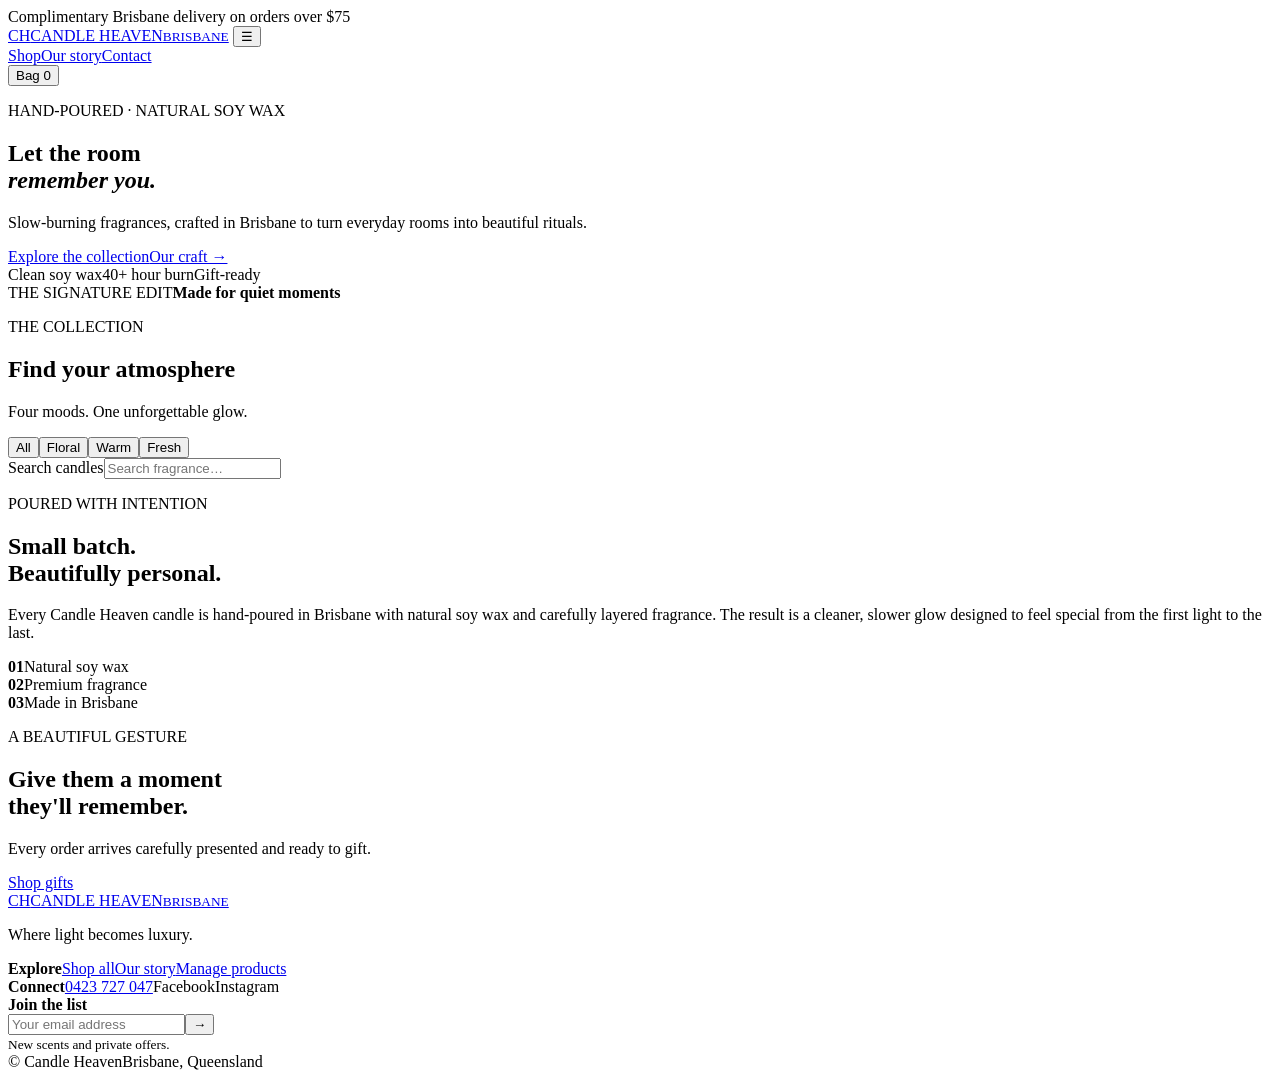
==== index.html @ 05deac48 "Add index.html for Candle Heaven storefront" ====
<!doctype html>
<html lang="en">
<head>
  <meta charset="UTF-8">
  <meta name="viewport" content="width=device-width, initial-scale=1">
  <meta name="description" content="Hand-poured soy candles made in Brisbane. Discover Candle Heaven's luxurious fragrances and gift-ready candles.">
  <meta name="theme-color" content="#100c0d">
  <title>Candle Heaven — Where Light Becomes Luxury</title>
  <link rel="preconnect" href="https://images.unsplash.com">
  <link rel="stylesheet" href="styles.css">
</head>
<body>
  <div class="announcement">Complimentary Brisbane delivery on orders over $75</div>
  <header class="site-header">
    <a class="brand" href="#top" aria-label="Candle Heaven home"><span class="brand-mark">CH</span><span>CANDLE HEAVEN<small>BRISBANE</small></span></a>
    <button class="menu-button" aria-label="Open menu" aria-expanded="false">☰</button>
    <nav class="nav" aria-label="Main navigation">
      <a href="#shop">Shop</a><a href="#story">Our story</a><a href="#contact">Contact</a>
    </nav>
    <button class="cart-button" data-open-cart aria-label="Open shopping bag">Bag <span data-cart-count>0</span></button>
  </header>

  <main id="top">
    <section class="hero">
      <div class="hero-copy">
        <p class="eyebrow">HAND-POURED · NATURAL SOY WAX</p>
        <h1>Let the room<br><em>remember you.</em></h1>
        <p>Slow-burning fragrances, crafted in Brisbane to turn everyday rooms into beautiful rituals.</p>
        <div class="hero-actions"><a class="button gold" href="#shop">Explore the collection</a><a class="text-link" href="#story">Our craft →</a></div>
        <div class="trust-row"><span>Clean soy wax</span><span>40+ hour burn</span><span>Gift-ready</span></div>
      </div>
      <div class="hero-image" role="img" aria-label="Luxury candle burning in an elegant room"><div class="image-note"><span>THE SIGNATURE EDIT</span><strong>Made for quiet moments</strong></div></div>
    </section>

    <section class="shop section" id="shop">
      <div class="section-heading"><div><p class="eyebrow">THE COLLECTION</p><h2>Find your atmosphere</h2></div><p>Four moods. One unforgettable glow.</p></div>
      <div class="shop-tools"><div class="filters" role="group" aria-label="Product category"><button class="active" data-filter="all">All</button><button data-filter="floral">Floral</button><button data-filter="warm">Warm</button><button data-filter="fresh">Fresh</button></div><label class="search"><span class="sr-only">Search candles</span><input data-search type="search" placeholder="Search fragrance…"></label></div>
      <div class="product-grid" data-product-grid></div>
      <p class="empty-state" data-empty hidden>No candles match your search.</p>
    </section>

    <section class="story" id="story">
      <div class="story-image" role="img" aria-label="Candle maker pouring natural wax"></div>
      <div class="story-copy"><p class="eyebrow">POURED WITH INTENTION</p><h2>Small batch.<br>Beautifully personal.</h2><p>Every Candle Heaven candle is hand-poured in Brisbane with natural soy wax and carefully layered fragrance. The result is a cleaner, slower glow designed to feel special from the first light to the last.</p><div class="story-points"><div><strong>01</strong><span>Natural soy wax</span></div><div><strong>02</strong><span>Premium fragrance</span></div><div><strong>03</strong><span>Made in Brisbane</span></div></div></div>
    </section>

    <section class="gift section"><p class="eyebrow">A BEAUTIFUL GESTURE</p><h2>Give them a moment<br>they'll remember.</h2><p>Every order arrives carefully presented and ready to gift.</p><a class="button light" href="#shop">Shop gifts</a></section>
  </main>

  <footer id="contact"><div><a class="brand footer-brand" href="#top"><span class="brand-mark">CH</span><span>CANDLE HEAVEN<small>BRISBANE</small></span></a><p>Where light becomes luxury.</p></div><div><strong>Explore</strong><a href="#shop">Shop all</a><a href="#story">Our story</a><a href="admin.html">Manage products</a></div><div><strong>Connect</strong><a href="tel:+61423727047">0423 727 047</a><a data-facebook target="_blank" rel="noopener">Facebook</a><a data-instagram target="_blank" rel="noopener">Instagram</a></div><div><strong>Join the list</strong><form class="newsletter" data-newsletter><input type="email" required placeholder="Your email address" aria-label="Email address"><button aria-label="Subscribe">→</button></form><small data-newsletter-message>New scents and private offers.</small></div></footer>
  <div class="footer-bottom"><span>© <span data-year></span> Candle Heaven</span><span>Brisbane, Queensland</span></div>

  <dialog class="cart-drawer" data-cart-dialog aria-label="Shopping bag">
    <div class="cart-head"><div><p class="eyebrow">YOUR SELECTION</p><h2>Shopping bag</h2></div><button data-close-cart aria-label="Close shopping bag">×</button></div>
    <div class="cart-items" data-cart-items></div>
    <div class="cart-empty" data-cart-empty><span>✦</span><h3>Your bag is waiting</h3><p>Add a candle and create your atmosphere.</p><button class="button gold" data-close-cart>Shop candles</button></div>
    <div class="cart-summary" data-cart-summary hidden><div><span>Subtotal</span><strong data-cart-total>$0.00</strong></div><p>Delivery calculated at checkout.</p><button class="button gold full" data-checkout>Secure checkout</button><small>Secure payment setup · No card details stored here</small></div>
  </dialog>

  <dialog class="checkout-modal" data-checkout-dialog>
    <form data-checkout-form><div class="modal-head"><div><p class="eyebrow">SECURE ORDER</p><h2>Checkout details</h2></div><button type="button" data-close-checkout aria-label="Close checkout">×</button></div>
      <div class="checkout-fields"><label>Full name<input name="name" required autocomplete="name"></label><label>Mobile number<input name="phone" required autocomplete="tel"></label><label>Email<input name="email" type="email" required autocomplete="email"></label><label>Delivery address<textarea name="address" required autocomplete="street-address"></textarea></label><label>Order note (optional)<textarea name="note"></textarea></label></div>
      <div class="checkout-total"><span>Order total</span><strong data-checkout-total></strong></div><button class="button gold full" type="submit">Continue to payment</button><p class="checkout-help">You will be sent to secure payment when Stripe is connected. Until then, your order opens in WhatsApp for confirmation.</p>
    </form>
  </dialog>

  <div class="toast" data-toast role="status" aria-live="polite"></div>
  <script src="products.js"></script><script src="config.js"></script><script src="app.js"></script>
</body>
</html>
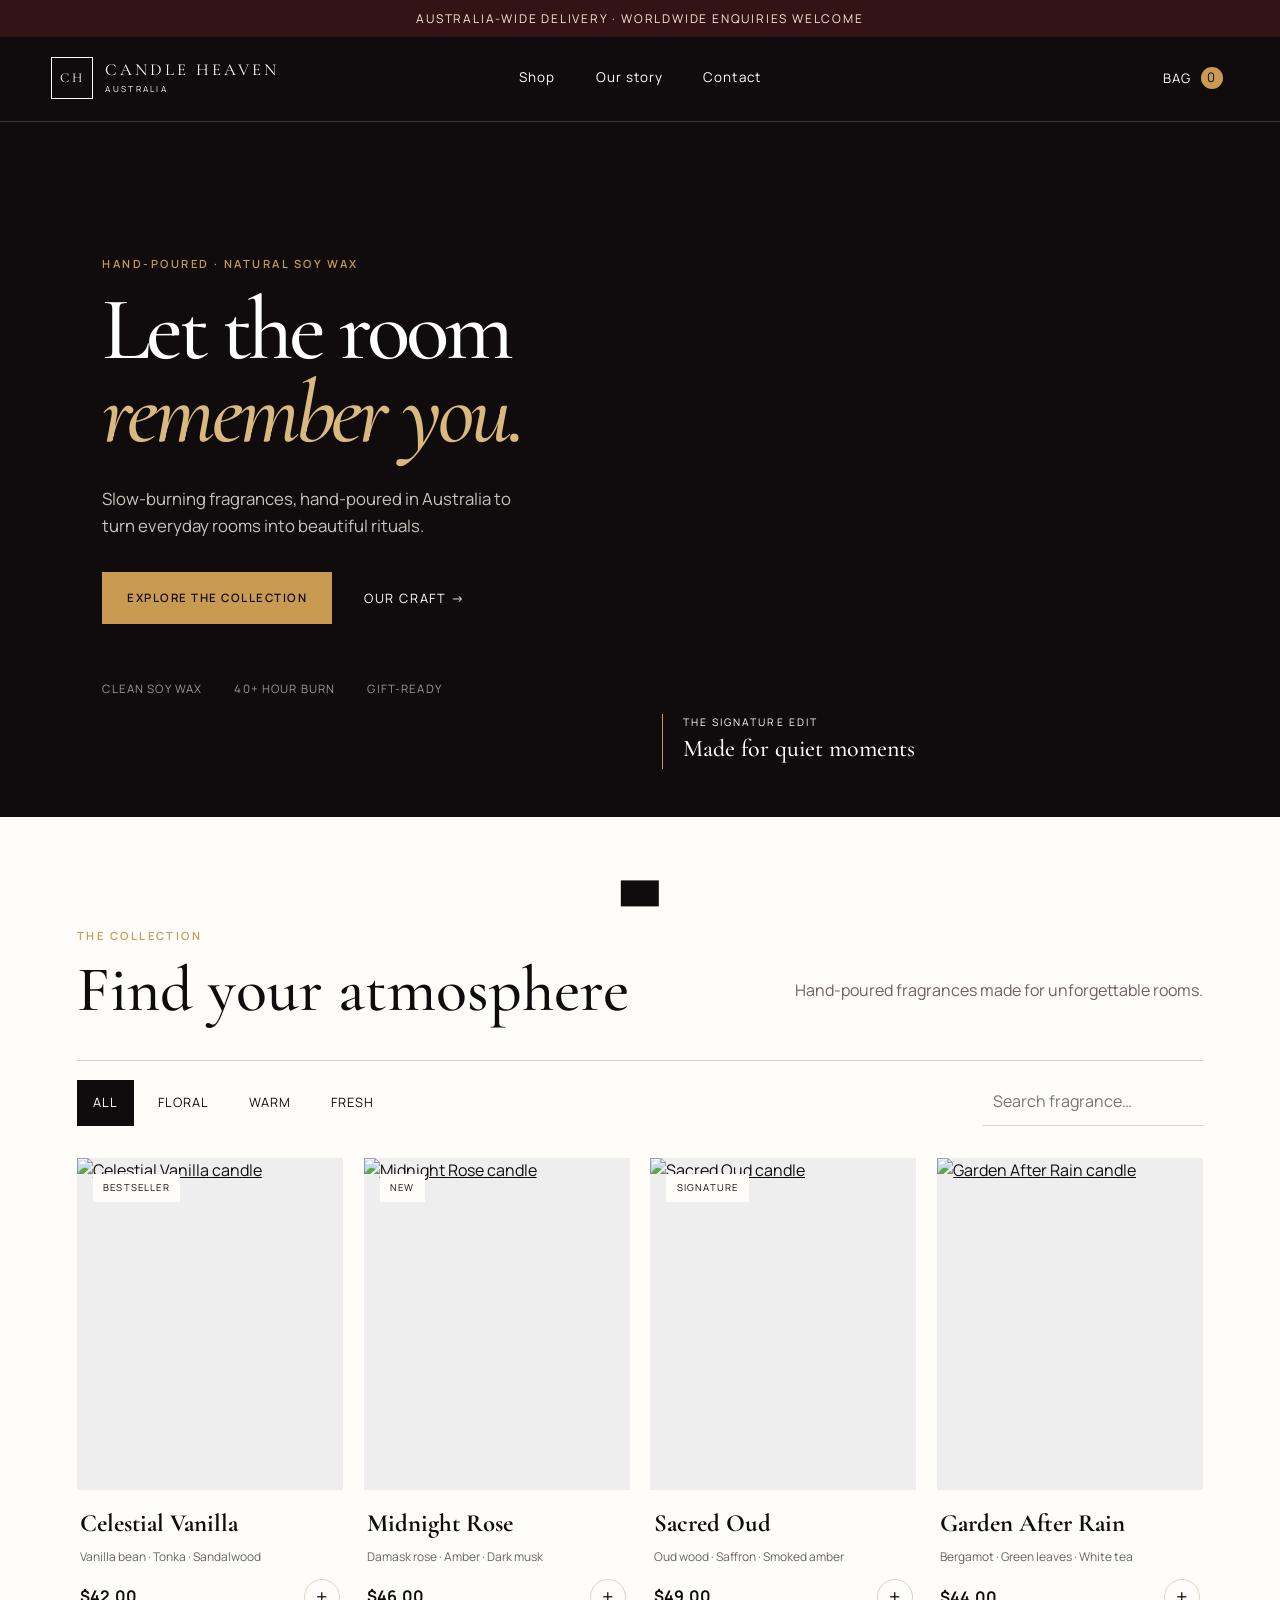
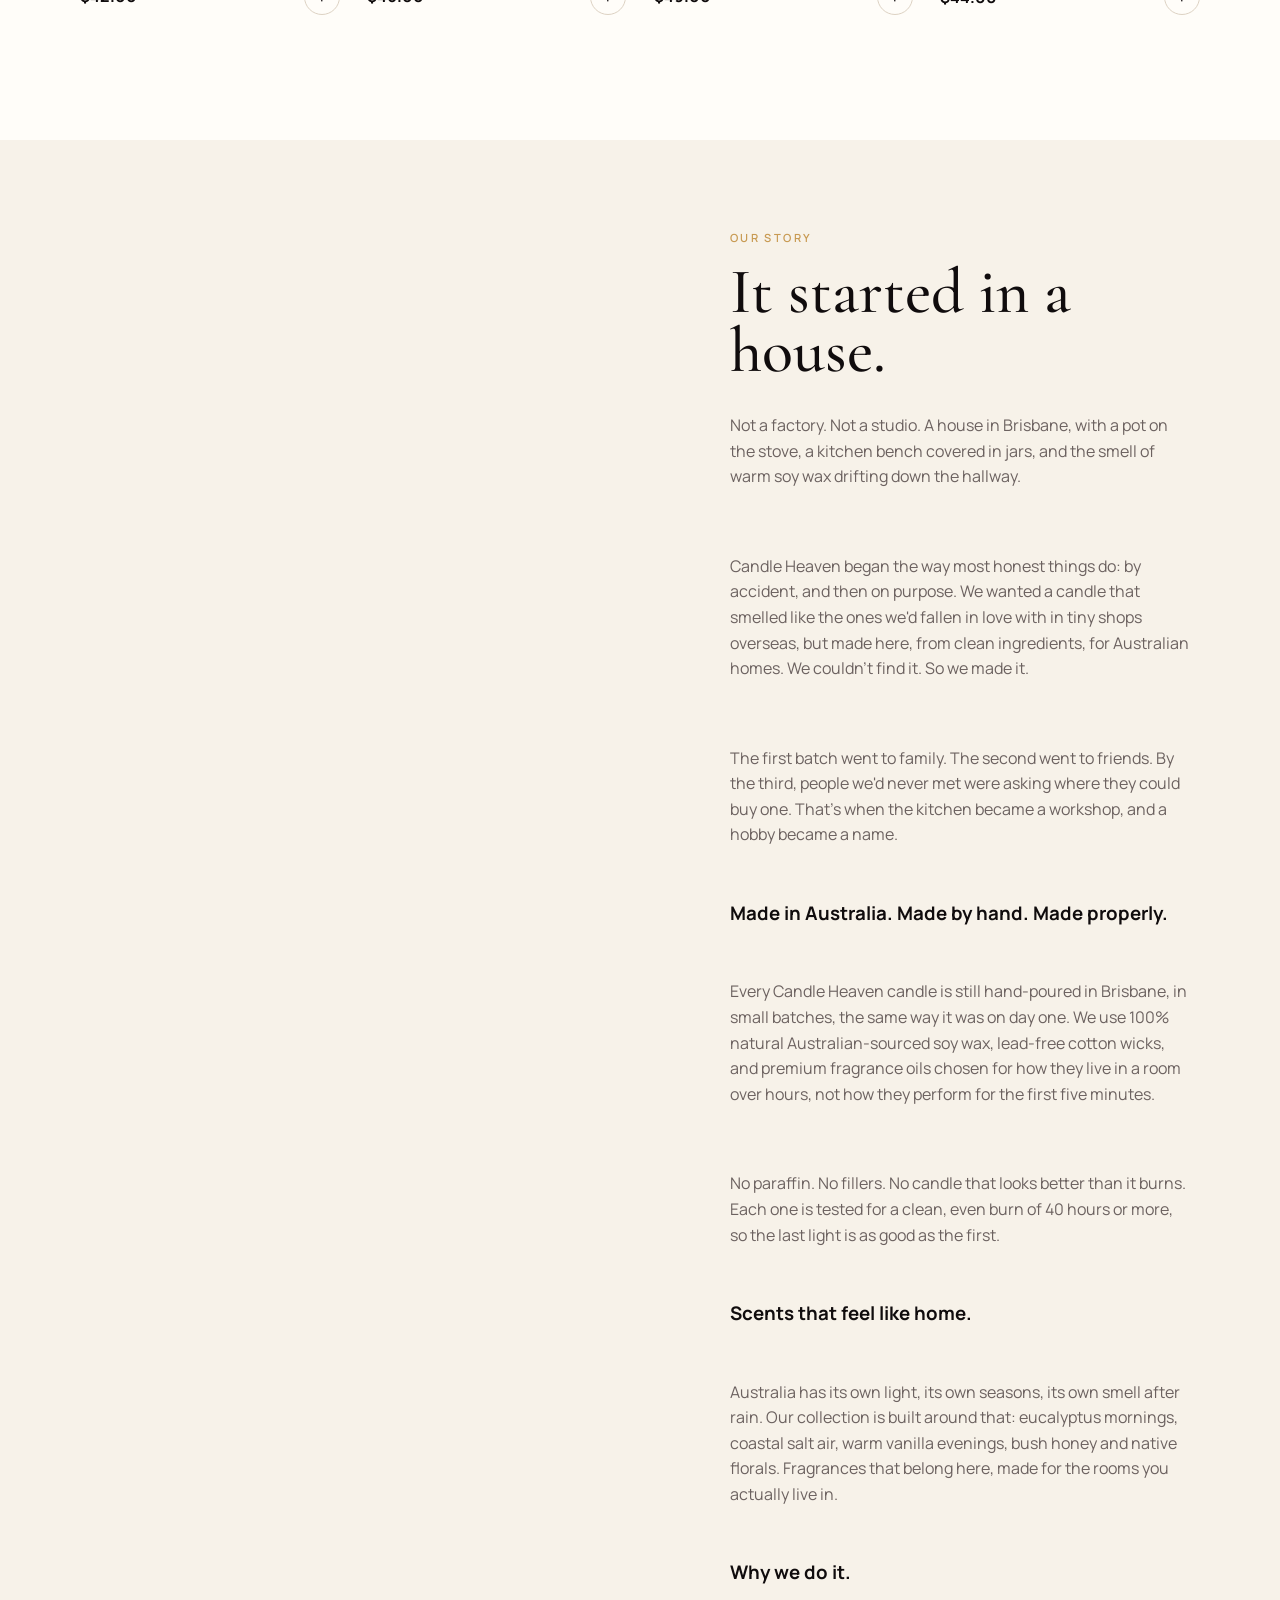
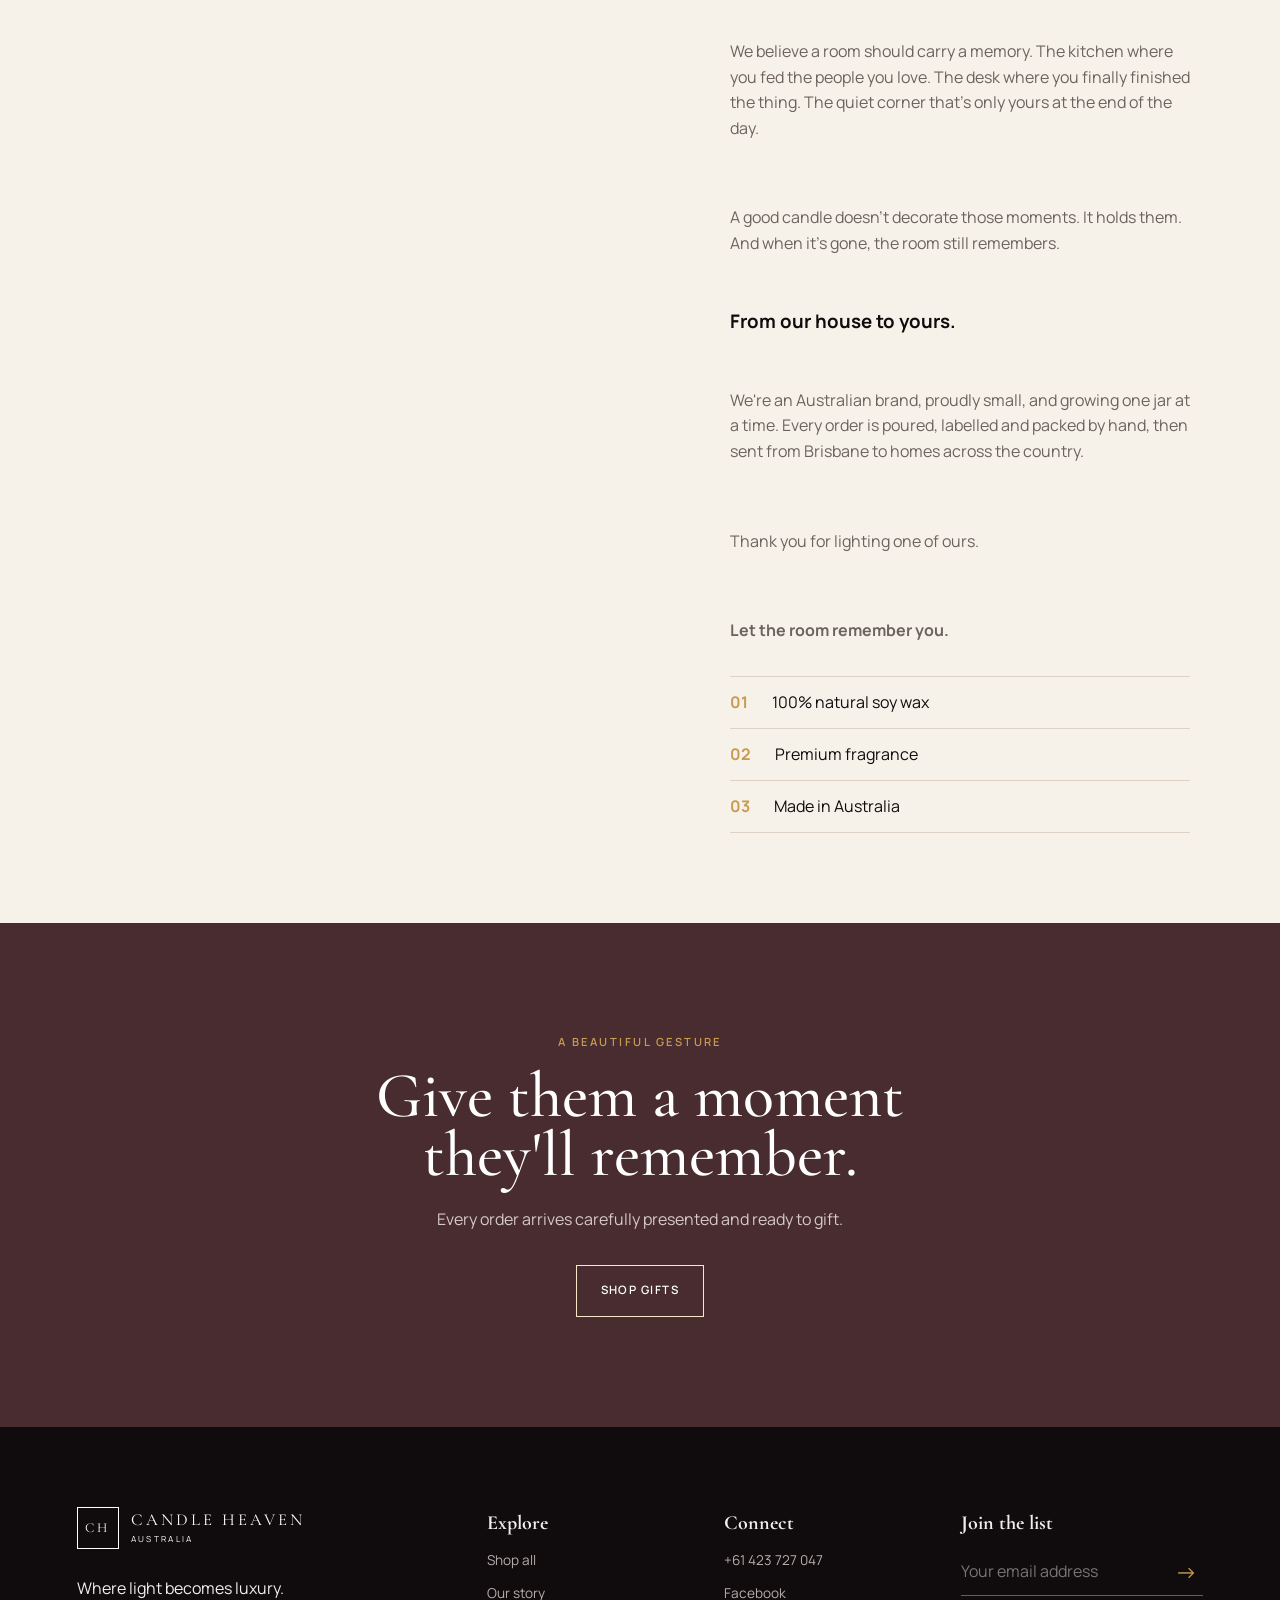
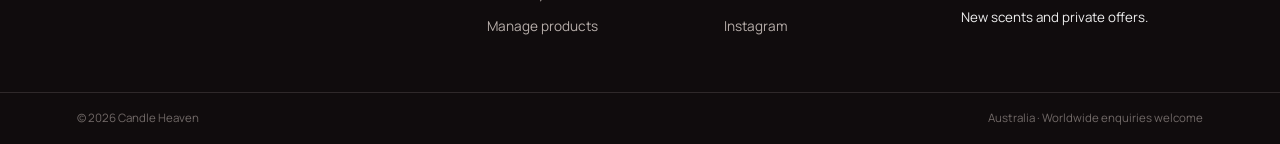
==== commit 6c38067e: "Update Australia branding and expand Our Story" ====
--- a/index.html
+++ b/index.html
@@ -3,16 +3,16 @@
 <head>
   <meta charset="UTF-8">
   <meta name="viewport" content="width=device-width, initial-scale=1">
-  <meta name="description" content="Hand-poured soy candles made in Brisbane. Discover Candle Heaven's luxurious fragrances and gift-ready candles.">
+  <meta name="description" content="Hand-poured soy candles made in Australia. Discover Candle Heaven's luxurious fragrances and gift-ready candles.">
   <meta name="theme-color" content="#100c0d">
   <title>Candle Heaven — Where Light Becomes Luxury</title>
   <link rel="preconnect" href="https://images.unsplash.com">
   <link rel="stylesheet" href="styles.css">
 </head>
 <body>
-  <div class="announcement">Complimentary Brisbane delivery on orders over $75</div>
+  <div class="announcement">AUSTRALIA-WIDE DELIVERY · WORLDWIDE ENQUIRIES WELCOME</div>
   <header class="site-header">
-    <a class="brand" href="#top" aria-label="Candle Heaven home"><span class="brand-mark">CH</span><span>CANDLE HEAVEN<small>BRISBANE</small></span></a>
+    <a class="brand" href="#top" aria-label="Candle Heaven home"><span class="brand-mark">CH</span><span>CANDLE HEAVEN<small>AUSTRALIA</small></span></a>
     <button class="menu-button" aria-label="Open menu" aria-expanded="false">☰</button>
     <nav class="nav" aria-label="Main navigation">
       <a href="#shop">Shop</a><a href="#story">Our story</a><a href="#contact">Contact</a>
@@ -25,7 +25,7 @@
       <div class="hero-copy">
         <p class="eyebrow">HAND-POURED · NATURAL SOY WAX</p>
         <h1>Let the room<br><em>remember you.</em></h1>
-        <p>Slow-burning fragrances, crafted in Brisbane to turn everyday rooms into beautiful rituals.</p>
+        <p>Slow-burning fragrances, hand-poured in Australia to turn everyday rooms into beautiful rituals.</p>
         <div class="hero-actions"><a class="button gold" href="#shop">Explore the collection</a><a class="text-link" href="#story">Our craft →</a></div>
         <div class="trust-row"><span>Clean soy wax</span><span>40+ hour burn</span><span>Gift-ready</span></div>
       </div>
@@ -33,22 +33,46 @@
     </section>
 
     <section class="shop section" id="shop">
-      <div class="section-heading"><div><p class="eyebrow">THE COLLECTION</p><h2>Find your atmosphere</h2></div><p>Four moods. One unforgettable glow.</p></div>
+      <div class="section-heading"><div><p class="eyebrow">THE COLLECTION</p><h2>Find your atmosphere</h2></div><p>Hand-poured fragrances made for unforgettable rooms.</p></div>
       <div class="shop-tools"><div class="filters" role="group" aria-label="Product category"><button class="active" data-filter="all">All</button><button data-filter="floral">Floral</button><button data-filter="warm">Warm</button><button data-filter="fresh">Fresh</button></div><label class="search"><span class="sr-only">Search candles</span><input data-search type="search" placeholder="Search fragrance…"></label></div>
       <div class="product-grid" data-product-grid></div>
       <p class="empty-state" data-empty hidden>No candles match your search.</p>
     </section>
 
-    <section class="story" id="story">
+    <section class="story story-long" id="story">
       <div class="story-image" role="img" aria-label="Candle maker pouring natural wax"></div>
-      <div class="story-copy"><p class="eyebrow">POURED WITH INTENTION</p><h2>Small batch.<br>Beautifully personal.</h2><p>Every Candle Heaven candle is hand-poured in Brisbane with natural soy wax and carefully layered fragrance. The result is a cleaner, slower glow designed to feel special from the first light to the last.</p><div class="story-points"><div><strong>01</strong><span>Natural soy wax</span></div><div><strong>02</strong><span>Premium fragrance</span></div><div><strong>03</strong><span>Made in Brisbane</span></div></div></div>
+      <div class="story-copy">
+        <p class="eyebrow">OUR STORY</p>
+        <h2>It started in a house.</h2>
+        <p>Not a factory. Not a studio. A house in Brisbane, with a pot on the stove, a kitchen bench covered in jars, and the smell of warm soy wax drifting down the hallway.</p>
+        <p>Candle Heaven began the way most honest things do: by accident, and then on purpose. We wanted a candle that smelled like the ones we'd fallen in love with in tiny shops overseas, but made here, from clean ingredients, for Australian homes. We couldn't find it. So we made it.</p>
+        <p>The first batch went to family. The second went to friends. By the third, people we'd never met were asking where they could buy one. That's when the kitchen became a workshop, and a hobby became a name.</p>
+
+        <h3>Made in Australia. Made by hand. Made properly.</h3>
+        <p>Every Candle Heaven candle is still hand-poured in Brisbane, in small batches, the same way it was on day one. We use 100% natural Australian-sourced soy wax, lead-free cotton wicks, and premium fragrance oils chosen for how they live in a room over hours, not how they perform for the first five minutes.</p>
+        <p>No paraffin. No fillers. No candle that looks better than it burns. Each one is tested for a clean, even burn of 40 hours or more, so the last light is as good as the first.</p>
+
+        <h3>Scents that feel like home.</h3>
+        <p>Australia has its own light, its own seasons, its own smell after rain. Our collection is built around that: eucalyptus mornings, coastal salt air, warm vanilla evenings, bush honey and native florals. Fragrances that belong here, made for the rooms you actually live in.</p>
+
+        <h3>Why we do it.</h3>
+        <p>We believe a room should carry a memory. The kitchen where you fed the people you love. The desk where you finally finished the thing. The quiet corner that's only yours at the end of the day.</p>
+        <p>A good candle doesn't decorate those moments. It holds them. And when it's gone, the room still remembers.</p>
+
+        <h3>From our house to yours.</h3>
+        <p>We're an Australian brand, proudly small, and growing one jar at a time. Every order is poured, labelled and packed by hand, then sent from Brisbane to homes across the country.</p>
+        <p>Thank you for lighting one of ours.</p>
+        <p><strong>Let the room remember you.</strong></p>
+
+        <div class="story-points"><div><strong>01</strong><span>100% natural soy wax</span></div><div><strong>02</strong><span>Premium fragrance</span></div><div><strong>03</strong><span>Made in Australia</span></div></div>
+      </div>
     </section>
 
     <section class="gift section"><p class="eyebrow">A BEAUTIFUL GESTURE</p><h2>Give them a moment<br>they'll remember.</h2><p>Every order arrives carefully presented and ready to gift.</p><a class="button light" href="#shop">Shop gifts</a></section>
   </main>
 
-  <footer id="contact"><div><a class="brand footer-brand" href="#top"><span class="brand-mark">CH</span><span>CANDLE HEAVEN<small>BRISBANE</small></span></a><p>Where light becomes luxury.</p></div><div><strong>Explore</strong><a href="#shop">Shop all</a><a href="#story">Our story</a><a href="admin.html">Manage products</a></div><div><strong>Connect</strong><a href="tel:+61423727047">0423 727 047</a><a data-facebook target="_blank" rel="noopener">Facebook</a><a data-instagram target="_blank" rel="noopener">Instagram</a></div><div><strong>Join the list</strong><form class="newsletter" data-newsletter><input type="email" required placeholder="Your email address" aria-label="Email address"><button aria-label="Subscribe">→</button></form><small data-newsletter-message>New scents and private offers.</small></div></footer>
-  <div class="footer-bottom"><span>© <span data-year></span> Candle Heaven</span><span>Brisbane, Queensland</span></div>
+  <footer id="contact"><div><a class="brand footer-brand" href="#top"><span class="brand-mark">CH</span><span>CANDLE HEAVEN<small>AUSTRALIA</small></span></a><p>Where light becomes luxury.</p></div><div><strong>Explore</strong><a href="#shop">Shop all</a><a href="#story">Our story</a><a href="admin.html">Manage products</a></div><div><strong>Connect</strong><a href="tel:+61423727047">+61 423 727 047</a><a data-facebook target="_blank" rel="noopener">Facebook</a><a data-instagram target="_blank" rel="noopener">Instagram</a></div><div><strong>Join the list</strong><form class="newsletter" data-newsletter><input type="email" required placeholder="Your email address" aria-label="Email address"><button aria-label="Subscribe">→</button></form><small data-newsletter-message>New scents and private offers.</small></div></footer>
+  <div class="footer-bottom"><span>© <span data-year></span> Candle Heaven</span><span>Australia · Worldwide enquiries welcome</span></div>
 
   <dialog class="cart-drawer" data-cart-dialog aria-label="Shopping bag">
     <div class="cart-head"><div><p class="eyebrow">YOUR SELECTION</p><h2>Shopping bag</h2></div><button data-close-cart aria-label="Close shopping bag">×</button></div>
@@ -60,7 +84,7 @@
   <dialog class="checkout-modal" data-checkout-dialog>
     <form data-checkout-form><div class="modal-head"><div><p class="eyebrow">SECURE ORDER</p><h2>Checkout details</h2></div><button type="button" data-close-checkout aria-label="Close checkout">×</button></div>
       <div class="checkout-fields"><label>Full name<input name="name" required autocomplete="name"></label><label>Mobile number<input name="phone" required autocomplete="tel"></label><label>Email<input name="email" type="email" required autocomplete="email"></label><label>Delivery address<textarea name="address" required autocomplete="street-address"></textarea></label><label>Order note (optional)<textarea name="note"></textarea></label></div>
-      <div class="checkout-total"><span>Order total</span><strong data-checkout-total></strong></div><button class="button gold full" type="submit">Continue to payment</button><p class="checkout-help">You will be sent to secure payment when Stripe is connected. Until then, your order opens in WhatsApp for confirmation.</p>
+      <div class="checkout-total"><span>Order total</span><strong data-checkout-total></strong></div><button class="button gold full" type="submit">Continue to payment</button><p class="checkout-help">When your Stripe Payment Link is added in config.js, this button sends customers to Stripe securely. Until then, the order opens in WhatsApp for confirmation.</p>
     </form>
   </dialog>
 
--- a/styles.css
+++ b/styles.css
@@ -0,0 +1,4 @@
+@import url('https://fonts.googleapis.com/css2?family=Cormorant+Garamond:ital,wght@0,500;0,600;1,500&family=Manrope:wght@400;500;600&display=swap');
+:root{--ink:#100c0d;--wine:#341216;--gold:#c89a52;--cream:#f7f2e9;--paper:#fffdf9;--line:#ddd2c3;--muted:#6c6260}*{box-sizing:border-box}html{scroll-behavior:smooth}body{margin:0;background:var(--paper);color:var(--ink);font-family:Manrope,sans-serif;font-size:16px;line-height:1.6}button,input,textarea,select{font:inherit}button,a{color:inherit}.announcement{background:var(--wine);color:#f8e9cf;text-align:center;padding:.55rem 1rem;font-size:.75rem;letter-spacing:.15em;text-transform:uppercase}.site-header{height:88px;display:grid;grid-template-columns:1fr auto 1fr;align-items:center;padding:0 4vw;border-bottom:1px solid rgba(255,255,255,.16);position:absolute;top:34px;width:100%;z-index:5;color:#fff}.brand{display:flex;align-items:center;gap:.75rem;text-decoration:none;font-family:"Cormorant Garamond",serif;font-size:1.05rem;letter-spacing:.18em;line-height:1}.brand small{display:block;font-family:Manrope,sans-serif;font-size:.52rem;letter-spacing:.28em;margin-top:.4rem}.brand-mark{border:1px solid currentColor;width:42px;height:42px;display:grid;place-items:center;font-size:.85rem}.nav{display:flex;gap:2.5rem}.nav a{text-decoration:none;font-size:.84rem;letter-spacing:.08em}.cart-button,.menu-button{justify-self:end;background:none;border:0;color:inherit;cursor:pointer;font-size:.82rem;text-transform:uppercase;letter-spacing:.1em}.cart-button span{display:inline-grid;place-items:center;background:var(--gold);color:var(--ink);border-radius:50%;width:22px;height:22px;margin-left:.3rem}.menu-button{display:none}.hero{min-height:780px;background:var(--ink);color:#fff;display:grid;grid-template-columns:48% 52%}.hero-copy{padding:190px 6vw 90px 8vw;display:flex;flex-direction:column;justify-content:center}.eyebrow{font-size:.7rem;letter-spacing:.22em;color:var(--gold);font-weight:600;margin:0 0 1rem}.hero h1,.section h2,.story h2,.gift h2,.detail-copy h1,.cart-head h2,.modal-head h2{font-family:"Cormorant Garamond",serif;font-weight:500;line-height:.92;margin:0}.hero h1{font-size:clamp(4.2rem,7vw,7.5rem);letter-spacing:-.045em}.hero h1 em{color:#d9b97d;font-weight:500}.hero-copy>p:not(.eyebrow){max-width:530px;color:#c9c1bd;font-size:1.05rem;margin:2rem 0}.hero-actions{display:flex;align-items:center;gap:2rem}.button{display:inline-flex;justify-content:center;align-items:center;min-height:52px;padding:.85rem 1.5rem;border:1px solid transparent;text-decoration:none;text-transform:uppercase;letter-spacing:.13em;font-size:.72rem;font-weight:600;cursor:pointer}.button.gold{background:var(--gold);color:var(--ink)}.button.light{border-color:#f7e8c9;color:#fff}.button.full{width:100%}.text-link{font-size:.8rem;text-transform:uppercase;letter-spacing:.12em;text-decoration:none}.trust-row{display:flex;gap:2rem;margin-top:3.5rem;color:#9e9693;font-size:.72rem;text-transform:uppercase;letter-spacing:.1em}.hero-image{background:linear-gradient(180deg,rgba(16,12,13,.1),rgba(16,12,13,.65)),url('https://images.unsplash.com/photo-1602523961358-f9f03dd557db?auto=format&fit=crop&w=1500&q=90') center/cover;position:relative}.image-note{position:absolute;bottom:3rem;left:3rem;border-left:1px solid var(--gold);padding-left:1.2rem;display:flex;flex-direction:column}.image-note span{font-size:.65rem;letter-spacing:.2em}.image-note strong{font-family:"Cormorant Garamond",serif;font-size:1.5rem;font-weight:500}.section{padding:110px 6vw}.section-heading{display:flex;justify-content:space-between;align-items:end;margin-bottom:2.5rem}.section-heading h2,.gift h2{font-size:clamp(3rem,5vw,5rem)}.section-heading>p{color:var(--muted)}.shop-tools{display:flex;justify-content:space-between;border-top:1px solid var(--line);padding-top:1.2rem;margin-bottom:2rem}.filters{display:flex;gap:.5rem}.filters button{border:0;background:transparent;padding:.6rem 1rem;cursor:pointer;font-size:.8rem;text-transform:uppercase;letter-spacing:.08em}.filters button.active{background:var(--ink);color:#fff}.search input{border:0;border-bottom:1px solid var(--line);padding:.6rem;background:transparent;min-width:220px}.product-grid{display:grid;grid-template-columns:repeat(4,1fr);gap:1.3rem}.product-image{display:block;aspect-ratio:4/5;overflow:hidden;position:relative;background:#eee}.product-image img{width:100%;height:100%;object-fit:cover;transition:transform .6s ease}.product-image:hover img{transform:scale(1.04)}.product-image span{position:absolute;top:1rem;left:1rem;background:var(--paper);padding:.4rem .65rem;font-size:.6rem;letter-spacing:.12em}.product-image i{position:absolute;opacity:0;bottom:1rem;right:1rem;background:var(--ink);color:white;padding:.45rem .8rem;font-style:normal;font-size:.7rem;transition:.2s}.product-image:hover i{opacity:1}.product-info{padding:.9rem .2rem}.product-info>a{text-decoration:none}.product-info h3{font-family:"Cormorant Garamond",serif;font-size:1.55rem;margin:0}.product-info p{font-size:.75rem;color:var(--muted);margin:.2rem 0 .8rem}.product-info>div{display:flex;align-items:center;justify-content:space-between}.product-info button{border:1px solid var(--line);background:transparent;border-radius:50%;width:36px;height:36px;font-size:1.25rem;cursor:pointer}.empty-state{text-align:center;padding:4rem}.story{display:grid;grid-template-columns:1fr 1fr;min-height:680px;background:var(--cream)}.story-image{background:url('https://images.unsplash.com/photo-1605651202774-7d573fd3f12d?auto=format&fit=crop&w=1400&q=85') center/cover}.story-copy{padding:7vw;display:flex;flex-direction:column;justify-content:center}.story h2{font-size:clamp(3.4rem,5vw,5.5rem)}.story-copy>p:not(.eyebrow){max-width:550px;color:var(--muted);margin:2rem 0}.story-points{border-top:1px solid var(--line)}.story-points div{display:flex;gap:1.5rem;padding:.8rem 0;border-bottom:1px solid var(--line)}.story-points strong{color:var(--gold)}.gift{text-align:center;background:linear-gradient(rgba(45,13,17,.87),rgba(45,13,17,.87)),url('https://images.unsplash.com/photo-1519710887729-89c2b7ebf9c8?auto=format&fit=crop&w=1800&q=80') center/cover;color:#fff}.gift p:not(.eyebrow){color:#d6cac6;margin:1.4rem 0 2rem}footer{background:var(--ink);color:#eee;display:grid;grid-template-columns:2fr 1fr 1fr 1.4fr;gap:4rem;padding:80px 6vw 55px}footer>div{display:flex;flex-direction:column;align-items:flex-start;gap:.7rem}footer a{text-decoration:none;color:#b7aeaa;font-size:.85rem}footer strong{font-family:"Cormorant Garamond",serif;font-size:1.25rem}.footer-brand{color:white}.newsletter{display:flex;border-bottom:1px solid #665c59;width:100%}.newsletter input{background:transparent;border:0;color:white;width:100%;padding:.6rem 0;outline:none}.newsletter button{background:none;border:0;color:var(--gold);font-size:1.4rem}.footer-bottom{background:var(--ink);color:#716967;border-top:1px solid #2f292a;padding:1rem 6vw;display:flex;justify-content:space-between;font-size:.72rem}.cart-drawer{margin:0 0 0 auto;height:100dvh;max-height:none;width:min(520px,100%);border:0;padding:0;background:var(--paper);box-shadow:-20px 0 80px #0005}.cart-drawer::backdrop,.checkout-modal::backdrop{background:#090607aa;backdrop-filter:blur(4px)}.cart-head,.modal-head{padding:2rem;display:flex;justify-content:space-between;border-bottom:1px solid var(--line)}.cart-head h2,.modal-head h2{font-size:2.5rem}.cart-head button,.modal-head button{background:none;border:0;font-size:2rem;cursor:pointer}.cart-items{padding:0 2rem}.cart-item{display:grid;grid-template-columns:90px 1fr auto;gap:1rem;padding:1.5rem 0;border-bottom:1px solid var(--line)}.cart-item img{width:90px;height:115px;object-fit:cover}.cart-item h3{font-family:"Cormorant Garamond",serif;margin:0;font-size:1.3rem}.cart-item p{font-size:.7rem;color:var(--muted)}.quantity{border:1px solid var(--line);display:inline-flex;align-items:center;margin-top:.7rem}.quantity button{border:0;background:none;width:28px;cursor:pointer}.quantity span{padding:0 .3rem}.remove{align-self:start;border:0;background:none;text-decoration:underline;font-size:.7rem;color:var(--muted);cursor:pointer}.cart-empty{text-align:center;padding:7rem 2rem}.cart-empty span{font-size:2rem;color:var(--gold)}.cart-empty h3{font-family:"Cormorant Garamond",serif;font-size:2rem}.cart-summary{position:sticky;bottom:0;background:var(--paper);padding:1.5rem 2rem;border-top:1px solid var(--line)}.cart-summary>div,.checkout-total{display:flex;justify-content:space-between;font-size:1.15rem}.cart-summary p,.cart-summary small{color:var(--muted);font-size:.7rem}.cart-summary small{display:block;text-align:center;margin-top:.7rem}.checkout-modal{width:min(640px,calc(100% - 2rem));border:0;padding:0;background:var(--paper)}.checkout-modal form{padding-bottom:2rem}.checkout-fields{padding:1.5rem 2rem;display:grid;grid-template-columns:1fr 1fr;gap:1rem}.checkout-fields label{font-size:.75rem;text-transform:uppercase;letter-spacing:.08em}.checkout-fields input,.checkout-fields textarea{display:block;width:100%;border:1px solid var(--line);background:white;padding:.8rem;margin-top:.4rem}.checkout-fields label:nth-child(n+4){grid-column:1/-1}.checkout-fields textarea{min-height:70px;resize:vertical}.checkout-total{margin:0 2rem 1rem}.checkout-modal .button{width:calc(100% - 4rem);margin:0 2rem}.checkout-help{margin:1rem 2rem 0;font-size:.72rem;color:var(--muted);text-align:center}.toast{position:fixed;left:50%;bottom:2rem;transform:translate(-50%,150%);background:var(--ink);color:#fff;padding:.8rem 1.2rem;z-index:20;transition:.3s}.toast.show{transform:translate(-50%,0)}.product-main{min-height:100vh}.product-header{position:relative;top:auto;background:var(--ink)}.product-detail{display:grid;grid-template-columns:1.15fr .85fr;min-height:700px}.detail-image{background:#eee}.detail-image img{width:100%;height:100%;max-height:780px;object-fit:cover}.detail-copy{padding:7vw 6vw;display:flex;flex-direction:column;justify-content:center}.detail-copy h1{font-size:clamp(3.6rem,6vw,6rem)}.detail-notes{color:var(--muted)}.detail-price{font-size:1.25rem;margin:.8rem 0 1.7rem}.detail-description{max-width:540px}.detail-copy dl{border-top:1px solid var(--line);margin:1.5rem 0}.detail-copy dl div{display:flex;justify-content:space-between;border-bottom:1px solid var(--line);padding:.65rem 0}.detail-copy dt{color:var(--muted)}.detail-copy dd{margin:0}.detail-buy{display:flex;gap:1rem}.detail-buy label{font-size:.7rem;text-transform:uppercase}.detail-buy select{display:block;padding:.65rem 2rem .65rem .8rem;margin-top:.2rem;border:1px solid var(--line);background:white}.shipping-note{font-size:.72rem;color:var(--muted)}.back-link{display:inline-block;margin:2rem 6vw;text-decoration:none}.sr-only{position:absolute;width:1px;height:1px;padding:0;margin:-1px;overflow:hidden;clip:rect(0,0,0,0);white-space:nowrap;border:0}
+@media(max-width:900px){.site-header{grid-template-columns:1fr auto auto;gap:1rem;padding:0 1.2rem}.menu-button{display:block;order:2}.cart-button{order:3}.nav{display:none;position:absolute;top:88px;left:0;right:0;background:var(--ink);padding:1.5rem;flex-direction:column}.nav.open{display:flex}.hero{grid-template-columns:1fr;min-height:auto}.hero-copy{min-height:690px;padding:170px 1.5rem 60px}.hero-image{min-height:520px}.product-grid{grid-template-columns:repeat(2,1fr)}.story{grid-template-columns:1fr}.story-image{min-height:520px}.story-copy{padding:80px 1.5rem}footer{grid-template-columns:1fr 1fr}.product-detail{grid-template-columns:1fr}.detail-image img{max-height:620px}.detail-copy{padding:70px 1.5rem}}
+@media(max-width:600px){.announcement{font-size:.62rem}.brand{font-size:.85rem}.brand-mark{width:36px;height:36px}.site-header{height:72px}.nav{top:72px}.hero-copy{min-height:620px}.hero h1{font-size:3.7rem}.hero-actions{align-items:flex-start;flex-direction:column}.trust-row{gap:.7rem;flex-wrap:wrap}.hero-image{min-height:440px}.image-note{left:1.5rem}.section{padding:75px 1rem}.section-heading{display:block}.shop-tools{display:block}.filters{overflow-x:auto}.search{display:block;margin-top:1rem}.search input{width:100%}.product-grid{gap:.7rem}.product-info h3{font-size:1.25rem}.product-info p{font-size:.68rem}.story-image{min-height:400px}.gift h2{font-size:3rem}footer{grid-template-columns:1fr;gap:2rem;padding:60px 1.5rem}.footer-bottom{padding:1rem 1.5rem}.checkout-fields{grid-template-columns:1fr}.checkout-fields label:nth-child(n){grid-column:1}.cart-head,.modal-head{padding:1.3rem}.cart-items{padding:0 1rem}.cart-item{grid-template-columns:75px 1fr}.cart-item img{width:75px;height:100px}.cart-item .remove{grid-column:2}.detail-copy h1{font-size:3.4rem}}
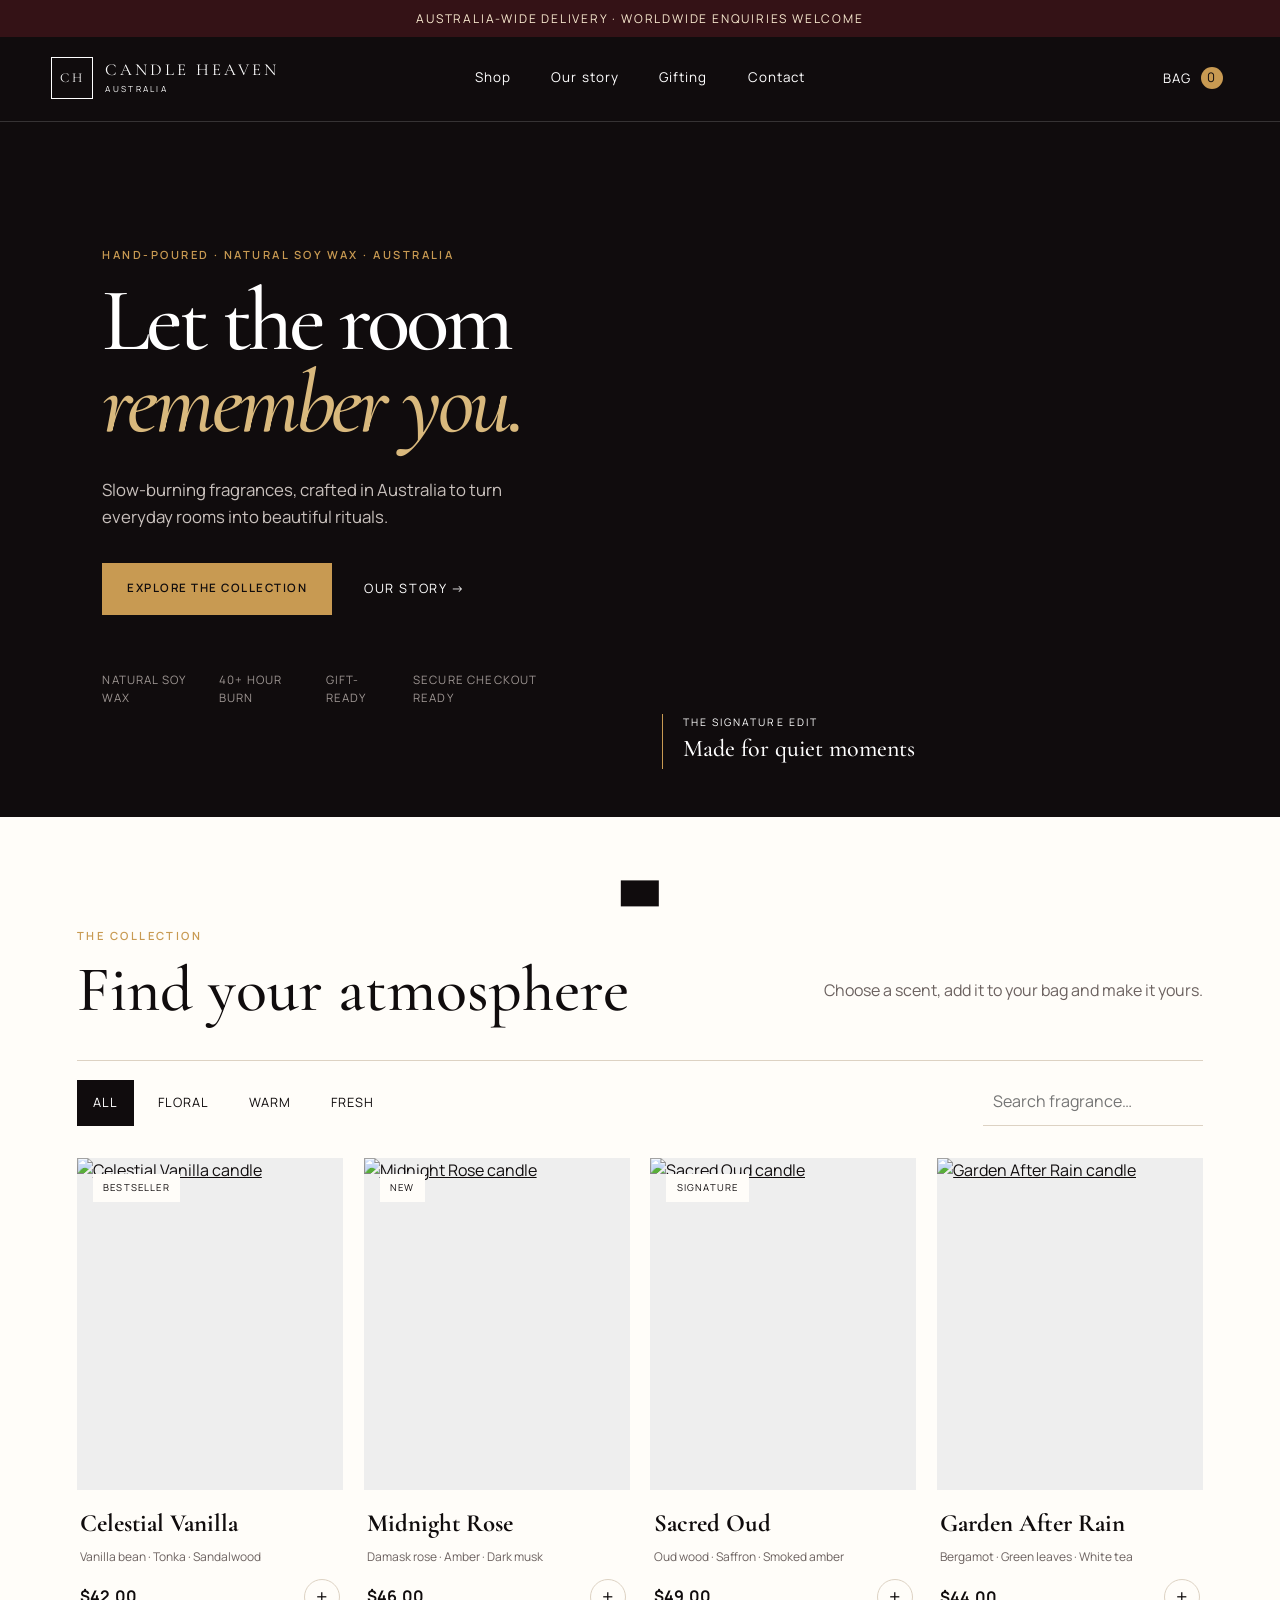
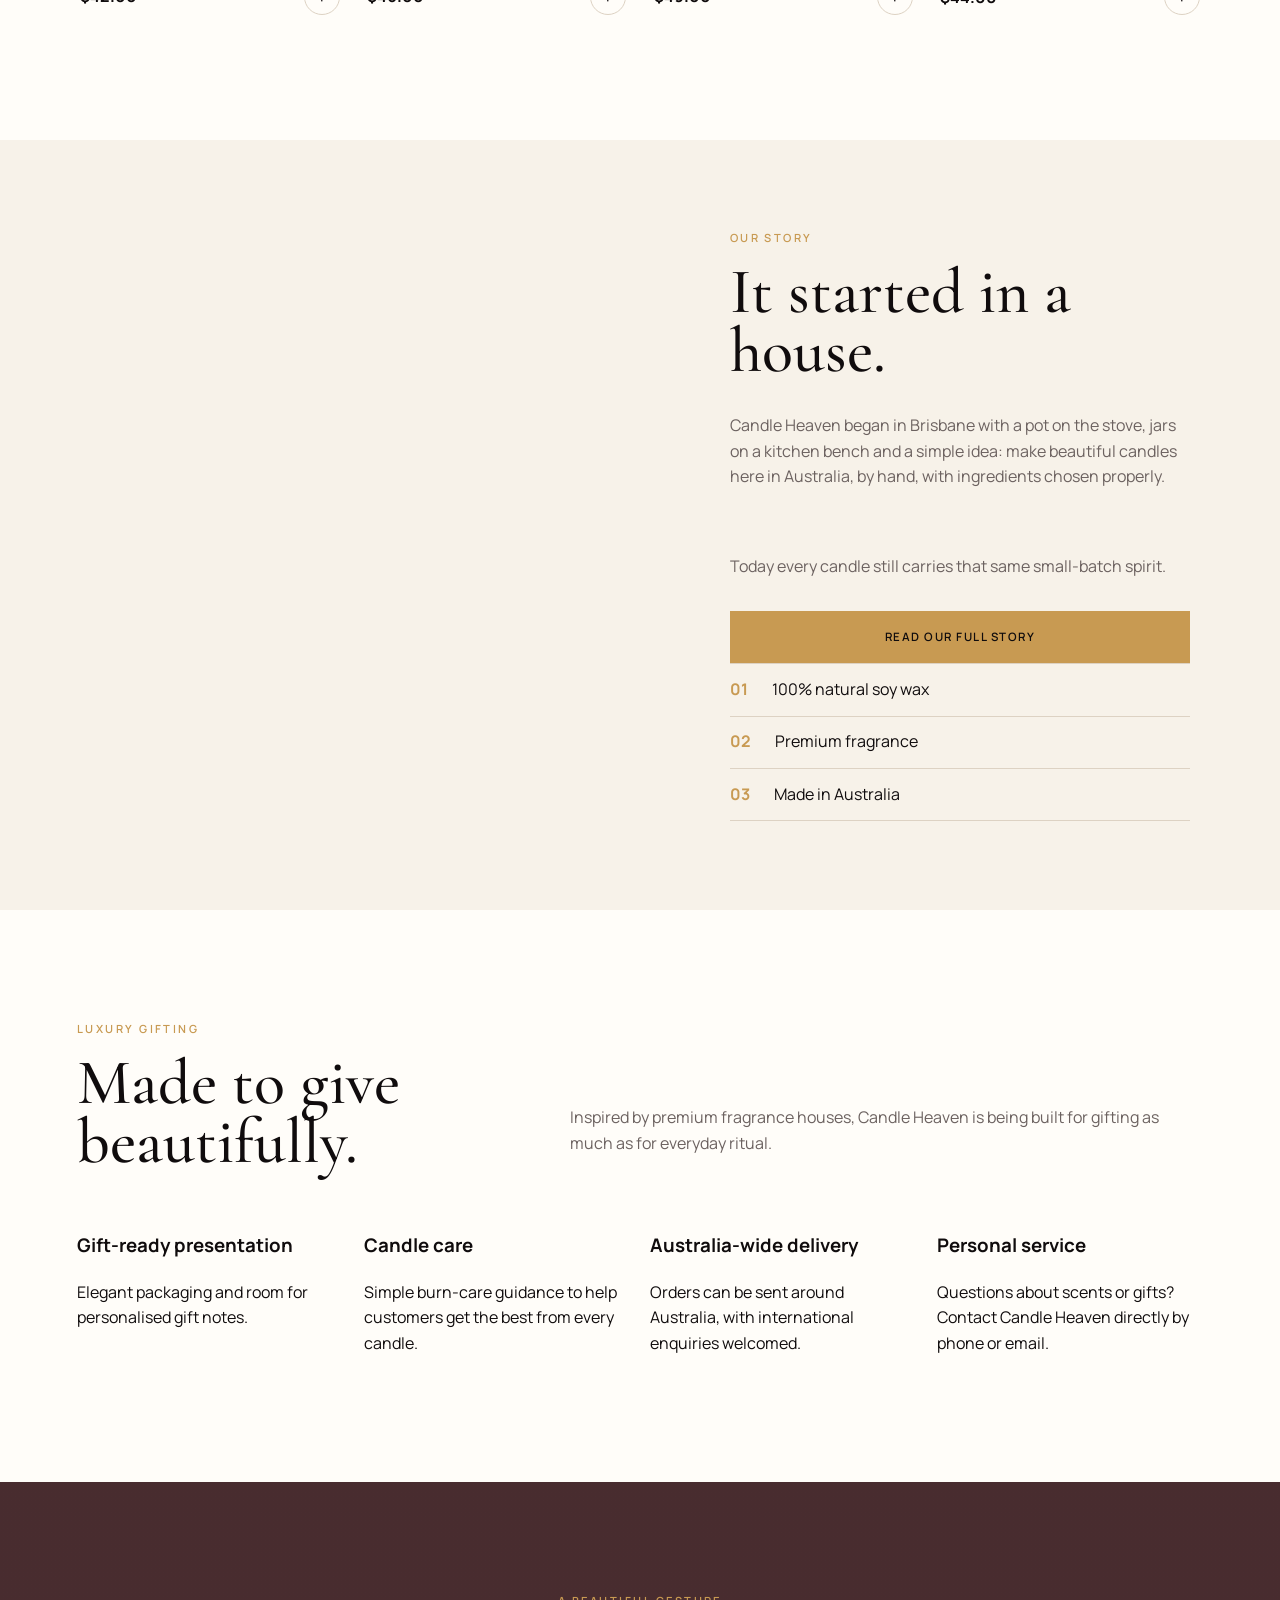
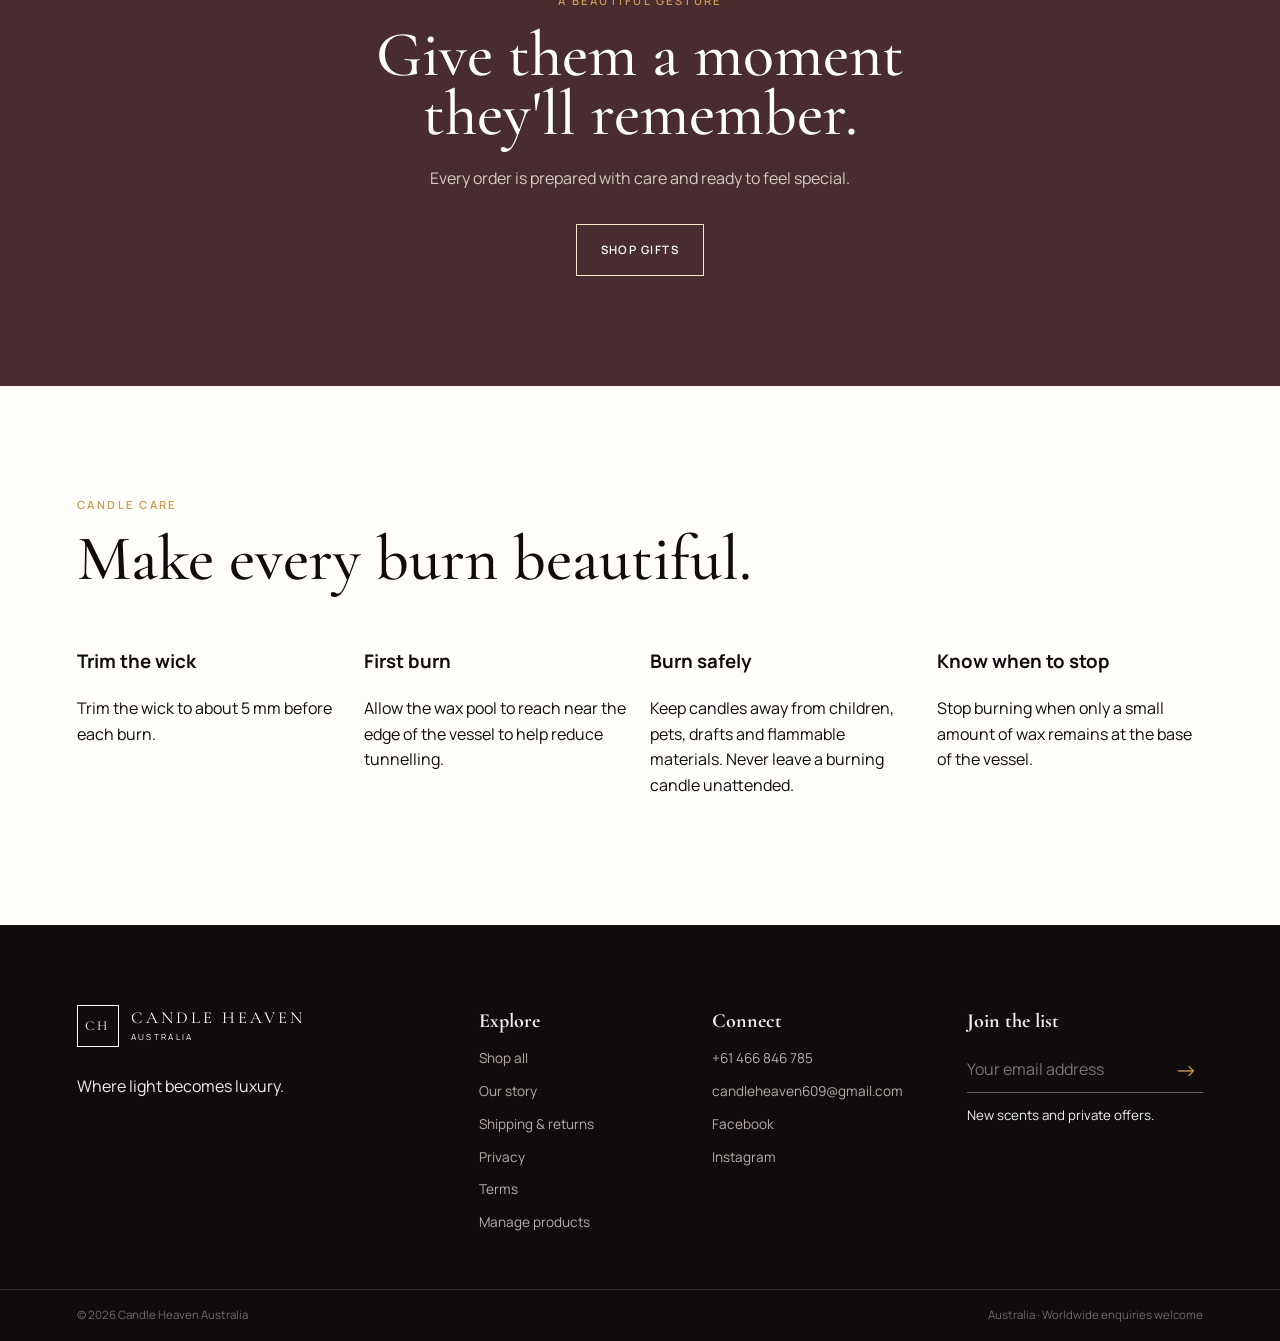
==== commit 2306da9b: "Upgrade Candle Heaven Australia storefront and contact details" ====
--- a/index.html
+++ b/index.html
@@ -3,9 +3,9 @@
 <head>
   <meta charset="UTF-8">
   <meta name="viewport" content="width=device-width, initial-scale=1">
-  <meta name="description" content="Hand-poured soy candles made in Australia. Discover Candle Heaven's luxurious fragrances and gift-ready candles.">
+  <meta name="description" content="Candle Heaven Australia — hand-poured natural soy candles, premium fragrance and gift-ready luxury for Australian and international customers.">
   <meta name="theme-color" content="#100c0d">
-  <title>Candle Heaven — Where Light Becomes Luxury</title>
+  <title>Candle Heaven Australia — Where Light Becomes Luxury</title>
   <link rel="preconnect" href="https://images.unsplash.com">
   <link rel="stylesheet" href="styles.css">
 </head>
@@ -15,7 +15,7 @@
     <a class="brand" href="#top" aria-label="Candle Heaven home"><span class="brand-mark">CH</span><span>CANDLE HEAVEN<small>AUSTRALIA</small></span></a>
     <button class="menu-button" aria-label="Open menu" aria-expanded="false">☰</button>
     <nav class="nav" aria-label="Main navigation">
-      <a href="#shop">Shop</a><a href="#story">Our story</a><a href="#contact">Contact</a>
+      <a href="#shop">Shop</a><a href="story.html">Our story</a><a href="#gifting">Gifting</a><a href="#contact">Contact</a>
     </nav>
     <button class="cart-button" data-open-cart aria-label="Open shopping bag">Bag <span data-cart-count>0</span></button>
   </header>
@@ -23,68 +23,48 @@
   <main id="top">
     <section class="hero">
       <div class="hero-copy">
-        <p class="eyebrow">HAND-POURED · NATURAL SOY WAX</p>
+        <p class="eyebrow">HAND-POURED · NATURAL SOY WAX · AUSTRALIA</p>
         <h1>Let the room<br><em>remember you.</em></h1>
-        <p>Slow-burning fragrances, hand-poured in Australia to turn everyday rooms into beautiful rituals.</p>
-        <div class="hero-actions"><a class="button gold" href="#shop">Explore the collection</a><a class="text-link" href="#story">Our craft →</a></div>
-        <div class="trust-row"><span>Clean soy wax</span><span>40+ hour burn</span><span>Gift-ready</span></div>
+        <p>Slow-burning fragrances, crafted in Australia to turn everyday rooms into beautiful rituals.</p>
+        <div class="hero-actions"><a class="button gold" href="#shop">Explore the collection</a><a class="text-link" href="story.html">Our story →</a></div>
+        <div class="trust-row"><span>Natural soy wax</span><span>40+ hour burn</span><span>Gift-ready</span><span>Secure checkout ready</span></div>
       </div>
       <div class="hero-image" role="img" aria-label="Luxury candle burning in an elegant room"><div class="image-note"><span>THE SIGNATURE EDIT</span><strong>Made for quiet moments</strong></div></div>
     </section>
 
     <section class="shop section" id="shop">
-      <div class="section-heading"><div><p class="eyebrow">THE COLLECTION</p><h2>Find your atmosphere</h2></div><p>Hand-poured fragrances made for unforgettable rooms.</p></div>
+      <div class="section-heading"><div><p class="eyebrow">THE COLLECTION</p><h2>Find your atmosphere</h2></div><p>Choose a scent, add it to your bag and make it yours.</p></div>
       <div class="shop-tools"><div class="filters" role="group" aria-label="Product category"><button class="active" data-filter="all">All</button><button data-filter="floral">Floral</button><button data-filter="warm">Warm</button><button data-filter="fresh">Fresh</button></div><label class="search"><span class="sr-only">Search candles</span><input data-search type="search" placeholder="Search fragrance…"></label></div>
       <div class="product-grid" data-product-grid></div>
       <p class="empty-state" data-empty hidden>No candles match your search.</p>
     </section>
 
-    <section class="story story-long" id="story">
+    <section class="story" id="story">
       <div class="story-image" role="img" aria-label="Candle maker pouring natural wax"></div>
-      <div class="story-copy">
-        <p class="eyebrow">OUR STORY</p>
-        <h2>It started in a house.</h2>
-        <p>Not a factory. Not a studio. A house in Brisbane, with a pot on the stove, a kitchen bench covered in jars, and the smell of warm soy wax drifting down the hallway.</p>
-        <p>Candle Heaven began the way most honest things do: by accident, and then on purpose. We wanted a candle that smelled like the ones we'd fallen in love with in tiny shops overseas, but made here, from clean ingredients, for Australian homes. We couldn't find it. So we made it.</p>
-        <p>The first batch went to family. The second went to friends. By the third, people we'd never met were asking where they could buy one. That's when the kitchen became a workshop, and a hobby became a name.</p>
-
-        <h3>Made in Australia. Made by hand. Made properly.</h3>
-        <p>Every Candle Heaven candle is still hand-poured in Brisbane, in small batches, the same way it was on day one. We use 100% natural Australian-sourced soy wax, lead-free cotton wicks, and premium fragrance oils chosen for how they live in a room over hours, not how they perform for the first five minutes.</p>
-        <p>No paraffin. No fillers. No candle that looks better than it burns. Each one is tested for a clean, even burn of 40 hours or more, so the last light is as good as the first.</p>
-
-        <h3>Scents that feel like home.</h3>
-        <p>Australia has its own light, its own seasons, its own smell after rain. Our collection is built around that: eucalyptus mornings, coastal salt air, warm vanilla evenings, bush honey and native florals. Fragrances that belong here, made for the rooms you actually live in.</p>
-
-        <h3>Why we do it.</h3>
-        <p>We believe a room should carry a memory. The kitchen where you fed the people you love. The desk where you finally finished the thing. The quiet corner that's only yours at the end of the day.</p>
-        <p>A good candle doesn't decorate those moments. It holds them. And when it's gone, the room still remembers.</p>
-
-        <h3>From our house to yours.</h3>
-        <p>We're an Australian brand, proudly small, and growing one jar at a time. Every order is poured, labelled and packed by hand, then sent from Brisbane to homes across the country.</p>
-        <p>Thank you for lighting one of ours.</p>
-        <p><strong>Let the room remember you.</strong></p>
-
-        <div class="story-points"><div><strong>01</strong><span>100% natural soy wax</span></div><div><strong>02</strong><span>Premium fragrance</span></div><div><strong>03</strong><span>Made in Australia</span></div></div>
-      </div>
+      <div class="story-copy"><p class="eyebrow">OUR STORY</p><h2>It started in a house.</h2><p>Candle Heaven began in Brisbane with a pot on the stove, jars on a kitchen bench and a simple idea: make beautiful candles here in Australia, by hand, with ingredients chosen properly.</p><p>Today every candle still carries that same small-batch spirit.</p><a class="button gold" href="story.html">Read our full story</a><div class="story-points"><div><strong>01</strong><span>100% natural soy wax</span></div><div><strong>02</strong><span>Premium fragrance</span></div><div><strong>03</strong><span>Made in Australia</span></div></div></div>
     </section>
 
-    <section class="gift section"><p class="eyebrow">A BEAUTIFUL GESTURE</p><h2>Give them a moment<br>they'll remember.</h2><p>Every order arrives carefully presented and ready to gift.</p><a class="button light" href="#shop">Shop gifts</a></section>
+    <section class="section" id="gifting"><div class="section-heading"><div><p class="eyebrow">LUXURY GIFTING</p><h2>Made to give beautifully.</h2></div><p>Inspired by premium fragrance houses, Candle Heaven is being built for gifting as much as for everyday ritual.</p></div><div class="product-grid"><article class="admin-card"><h3>Gift-ready presentation</h3><p>Elegant packaging and room for personalised gift notes.</p></article><article class="admin-card"><h3>Candle care</h3><p>Simple burn-care guidance to help customers get the best from every candle.</p></article><article class="admin-card"><h3>Australia-wide delivery</h3><p>Orders can be sent around Australia, with international enquiries welcomed.</p></article><article class="admin-card"><h3>Personal service</h3><p>Questions about scents or gifts? Contact Candle Heaven directly by phone or email.</p></article></div></section>
+
+    <section class="gift section"><p class="eyebrow">A BEAUTIFUL GESTURE</p><h2>Give them a moment<br>they'll remember.</h2><p>Every order is prepared with care and ready to feel special.</p><a class="button light" href="#shop">Shop gifts</a></section>
+
+    <section class="section"><div class="section-heading"><div><p class="eyebrow">CANDLE CARE</p><h2>Make every burn beautiful.</h2></div></div><div class="product-grid"><article class="admin-card"><h3>Trim the wick</h3><p>Trim the wick to about 5 mm before each burn.</p></article><article class="admin-card"><h3>First burn</h3><p>Allow the wax pool to reach near the edge of the vessel to help reduce tunnelling.</p></article><article class="admin-card"><h3>Burn safely</h3><p>Keep candles away from children, pets, drafts and flammable materials. Never leave a burning candle unattended.</p></article><article class="admin-card"><h3>Know when to stop</h3><p>Stop burning when only a small amount of wax remains at the base of the vessel.</p></article></div></section>
   </main>
 
-  <footer id="contact"><div><a class="brand footer-brand" href="#top"><span class="brand-mark">CH</span><span>CANDLE HEAVEN<small>AUSTRALIA</small></span></a><p>Where light becomes luxury.</p></div><div><strong>Explore</strong><a href="#shop">Shop all</a><a href="#story">Our story</a><a href="admin.html">Manage products</a></div><div><strong>Connect</strong><a href="tel:+61423727047">+61 423 727 047</a><a data-facebook target="_blank" rel="noopener">Facebook</a><a data-instagram target="_blank" rel="noopener">Instagram</a></div><div><strong>Join the list</strong><form class="newsletter" data-newsletter><input type="email" required placeholder="Your email address" aria-label="Email address"><button aria-label="Subscribe">→</button></form><small data-newsletter-message>New scents and private offers.</small></div></footer>
-  <div class="footer-bottom"><span>© <span data-year></span> Candle Heaven</span><span>Australia · Worldwide enquiries welcome</span></div>
+  <footer id="contact"><div><a class="brand footer-brand" href="#top"><span class="brand-mark">CH</span><span>CANDLE HEAVEN<small>AUSTRALIA</small></span></a><p>Where light becomes luxury.</p></div><div><strong>Explore</strong><a href="#shop">Shop all</a><a href="story.html">Our story</a><a href="policies.html">Shipping & returns</a><a href="policies.html#privacy">Privacy</a><a href="policies.html#terms">Terms</a><a href="admin.html">Manage products</a></div><div><strong>Connect</strong><a href="tel:+61466846785">+61 466 846 785</a><a href="mailto:candleheaven609@gmail.com">candleheaven609@gmail.com</a><a data-facebook target="_blank" rel="noopener">Facebook</a><a data-instagram target="_blank" rel="noopener">Instagram</a></div><div><strong>Join the list</strong><form class="newsletter" data-newsletter><input type="email" required placeholder="Your email address" aria-label="Email address"><button aria-label="Subscribe">→</button></form><small data-newsletter-message>New scents and private offers.</small></div></footer>
+  <div class="footer-bottom"><span>© <span data-year></span> Candle Heaven Australia</span><span>Australia · Worldwide enquiries welcome</span></div>
 
   <dialog class="cart-drawer" data-cart-dialog aria-label="Shopping bag">
     <div class="cart-head"><div><p class="eyebrow">YOUR SELECTION</p><h2>Shopping bag</h2></div><button data-close-cart aria-label="Close shopping bag">×</button></div>
     <div class="cart-items" data-cart-items></div>
     <div class="cart-empty" data-cart-empty><span>✦</span><h3>Your bag is waiting</h3><p>Add a candle and create your atmosphere.</p><button class="button gold" data-close-cart>Shop candles</button></div>
-    <div class="cart-summary" data-cart-summary hidden><div><span>Subtotal</span><strong data-cart-total>$0.00</strong></div><p>Delivery calculated at checkout.</p><button class="button gold full" data-checkout>Secure checkout</button><small>Secure payment setup · No card details stored here</small></div>
+    <div class="cart-summary" data-cart-summary hidden><div><span>Subtotal</span><strong data-cart-total>$0.00</strong></div><p>Delivery and any international duties are calculated separately.</p><button class="button gold full" data-checkout>Secure checkout</button><small>Payment is completed on your secure payment provider's checkout page.</small></div>
   </dialog>
 
   <dialog class="checkout-modal" data-checkout-dialog>
     <form data-checkout-form><div class="modal-head"><div><p class="eyebrow">SECURE ORDER</p><h2>Checkout details</h2></div><button type="button" data-close-checkout aria-label="Close checkout">×</button></div>
-      <div class="checkout-fields"><label>Full name<input name="name" required autocomplete="name"></label><label>Mobile number<input name="phone" required autocomplete="tel"></label><label>Email<input name="email" type="email" required autocomplete="email"></label><label>Delivery address<textarea name="address" required autocomplete="street-address"></textarea></label><label>Order note (optional)<textarea name="note"></textarea></label></div>
-      <div class="checkout-total"><span>Order total</span><strong data-checkout-total></strong></div><button class="button gold full" type="submit">Continue to payment</button><p class="checkout-help">When your Stripe Payment Link is added in config.js, this button sends customers to Stripe securely. Until then, the order opens in WhatsApp for confirmation.</p>
+      <div class="checkout-fields"><label>Full name<input name="name" required autocomplete="name"></label><label>Mobile number<input name="phone" required autocomplete="tel"></label><label>Email<input name="email" type="email" required autocomplete="email"></label><label>Delivery address<textarea name="address" required autocomplete="street-address"></textarea></label><label>Order note / gift message (optional)<textarea name="note"></textarea></label></div>
+      <div class="checkout-total"><span>Order total</span><strong data-checkout-total></strong></div><button class="button gold full" type="submit">Continue to secure payment</button><p class="checkout-help">Square checkout is prepared but still needs your Square Payment Link. Until it is connected, checkout opens WhatsApp so the order can be confirmed manually. By continuing you agree to the <a href="policies.html#terms">Terms</a> and <a href="policies.html#returns">Returns Policy</a>.</p>
     </form>
   </dialog>
 
